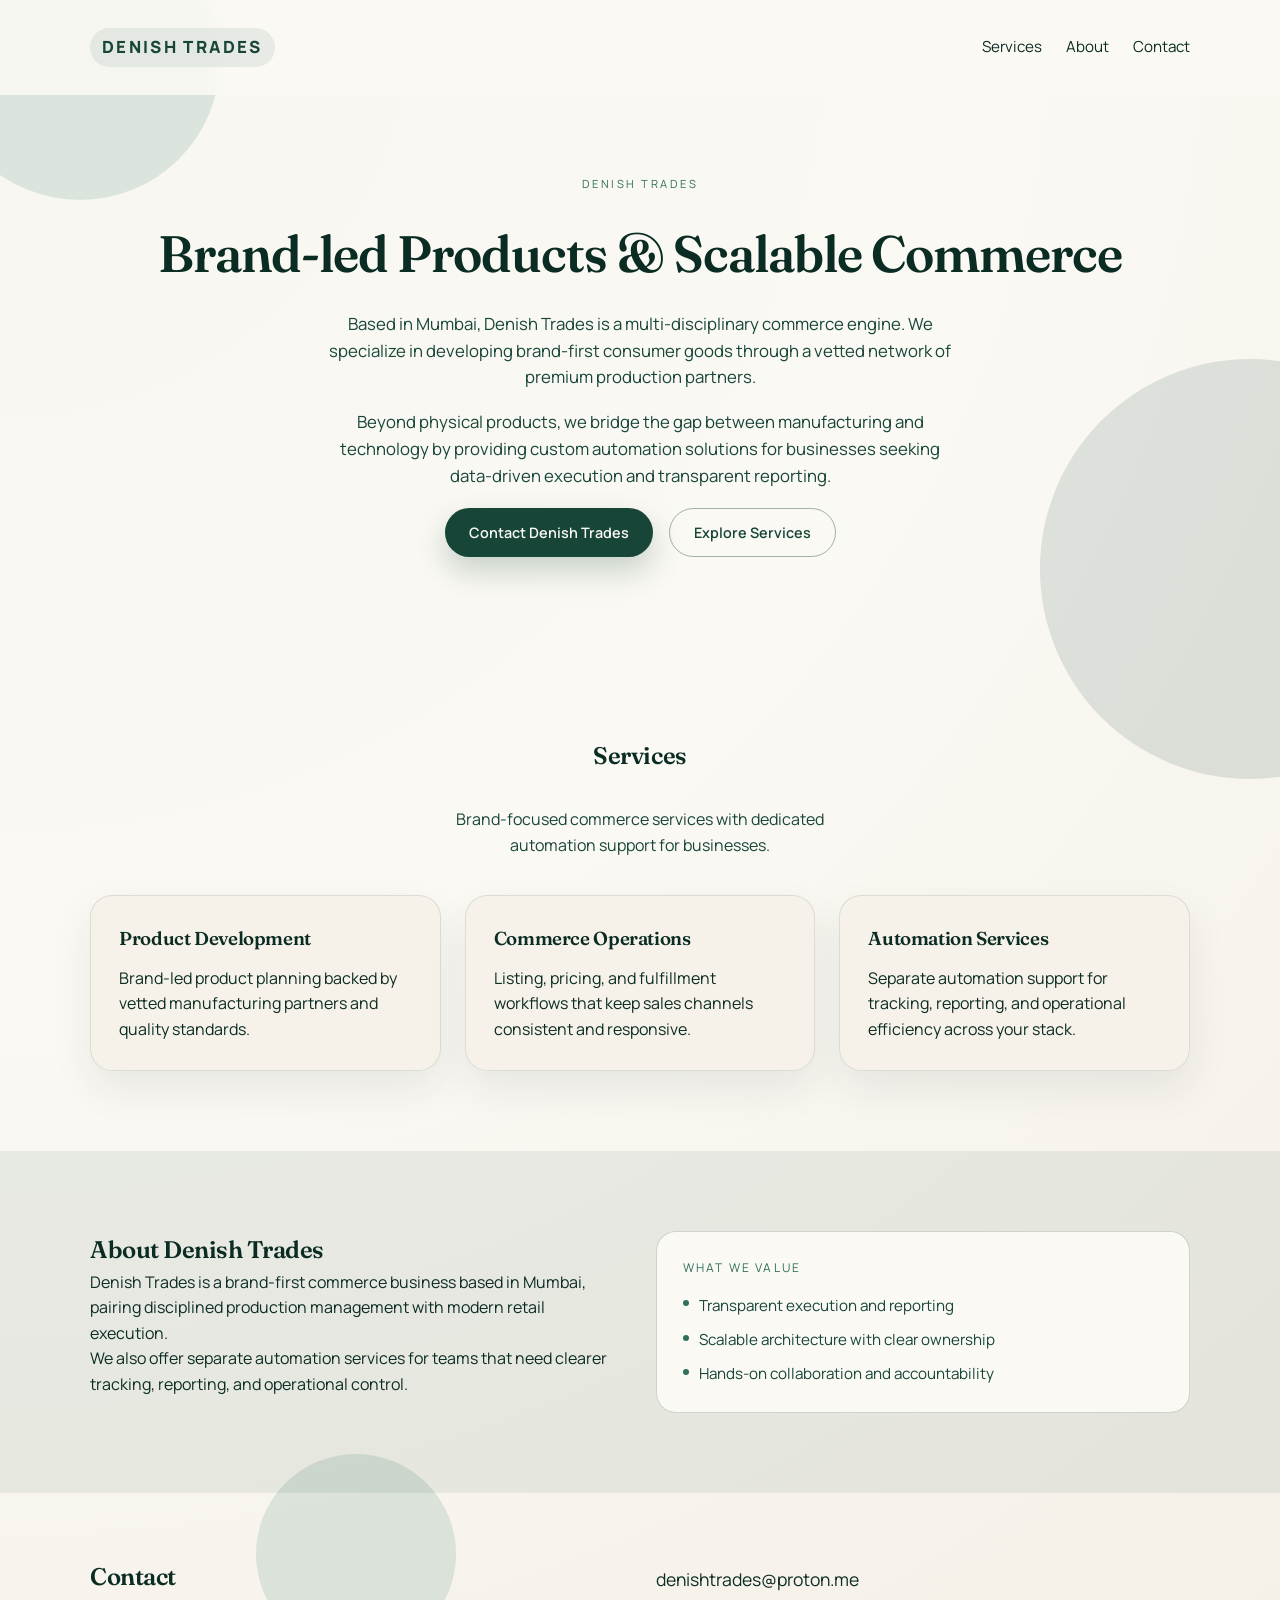
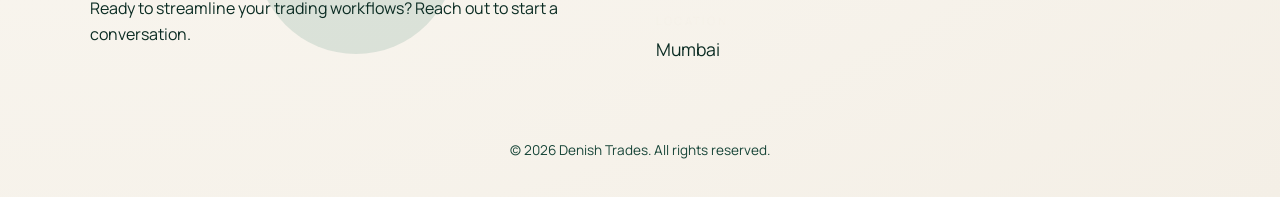
==== index.html @ f511694c "Added the landing page and layout updates" ====
<!doctype html>
<html lang="en">
  <head>
    <meta charset="utf-8" />
    <meta name="viewport" content="width=device-width, initial-scale=1" />
    <title>Denish Trades — Brand-led Products & Scalable Commerce</title>
    <meta
      name="description"
      content="Denish Trades is a brand-first commerce business based in Mumbai, delivering products through carefully managed production partners and automation solutions."
    />
    <link rel="preconnect" href="https://fonts.googleapis.com" />
    <link rel="preconnect" href="https://fonts.gstatic.com" crossorigin />
    <link
      href="https://fonts.googleapis.com/css2?family=Fraunces:wght@400;600;700&family=Manrope:wght@300;400;500;600&display=swap"
      rel="stylesheet"
    />
    <link rel="stylesheet" href="styles.css" />
  </head>
  <body>
    <div class="bg-shapes" aria-hidden="true">
      <span class="shape shape-1"></span>
      <span class="shape shape-2"></span>
      <span class="shape shape-3"></span>
    </div>

    <header class="site-header">
      <div class="container">
        <div class="brand">Denish Trades</div>
        <nav class="nav">
          <a href="#services">Services</a>
          <a href="#about">About</a>
          <a href="#contact">Contact</a>
        </nav>
      </div>
    </header>

    <main>
      <section class="hero">
        <div class="container hero-grid hero-center">
          <div class="hero-copy">
            <p class="eyebrow">Denish Trades</p>
            <h1>Brand-led Products &amp; Scalable Commerce</h1>
            <p class="lead">
              Based in Mumbai, Denish Trades is a multi-disciplinary commerce
              engine. We specialize in developing brand-first consumer goods through
              a vetted network of premium production partners.
            </p>
            <p class="lead">
              Beyond physical products, we bridge the gap between manufacturing and
              technology by providing custom automation solutions for businesses
              seeking data-driven execution and transparent reporting.
            </p>
            <div class="cta-row">
              <a class="btn primary" href="#contact">Contact Denish Trades</a>
              <a class="btn ghost" href="#services">Explore Services</a>
            </div>
          </div>
        </div>
      </section>

      <section id="services" class="section">
        <div class="container">
          <div class="section-header centered">
            <h2>Services</h2>
            <p>
              Brand-focused commerce services with dedicated automation support for
              businesses.
            </p>
          </div>
          <div class="cards">
            <article class="card">
              <h3>Product Development</h3>
              <p>
                Brand-led product planning backed by vetted manufacturing partners
                and quality standards.
              </p>
            </article>
            <article class="card">
              <h3>Commerce Operations</h3>
              <p>
                Listing, pricing, and fulfillment workflows that keep sales channels
                consistent and responsive.
              </p>
            </article>
            <article class="card">
              <h3>Automation Services</h3>
              <p>
                Separate automation support for tracking, reporting, and operational
                efficiency across your stack.
              </p>
            </article>
          </div>
        </div>
      </section>

      <section id="about" class="section alt">
        <div class="container about-grid">
          <div>
            <h2>About Denish Trades</h2>
            <p>
              Denish Trades is a brand-first commerce business based in Mumbai,
              pairing disciplined production management with modern retail execution.
            </p>
            <p>
              We also offer separate automation services for teams that need clearer
              tracking, reporting, and operational control.
            </p>
          </div>
          <div class="about-highlight">
            <p class="highlight-title">What we value</p>
            <ul class="value-list">
              <li>Transparent execution and reporting</li>
              <li>Scalable architecture with clear ownership</li>
              <li>Hands-on collaboration and accountability</li>
            </ul>
          </div>
        </div>
      </section>

      <section id="contact" class="section contact-section">
        <div class="container contact-block">
          <div>
            <h2>Contact</h2>
            <p>
              Ready to streamline your trading workflows? Reach out to start a
              conversation.
            </p>
          </div>
          <div class="contact-details">
            <div>
              <p class="contact-label">Email</p>
              <p class="contact-detail">denishtrades@proton.me</p>
            </div>
            <div>
              <p class="contact-label">Location</p>
              <p class="contact-detail">Mumbai</p>
            </div>
          </div>
        </div>
      </section>
    </main>

    <footer class="site-footer">
      <div class="container">
        <p>© 2026 Denish Trades. All rights reserved.</p>
      </div>
    </footer>

    <script src="script.js"></script>
  </body>
</html>
---- styles.css ----
:root {
  --green-900: #0b2c23;
  --green-700: #174538;
  --green-500: #2f6f5c;
  --green-300: #6ea190;
  --off-white: #fbf9f4;
  --sand: #efe9dd;
  --shadow: 0 30px 60px rgba(11, 44, 35, 0.18);
}

* {
  box-sizing: border-box;
  margin: 0;
  padding: 0;
}

body {
  font-family: "Manrope", "Helvetica Neue", sans-serif;
  color: var(--green-900);
  background: radial-gradient(circle at top left, #f8f6f1 0%, var(--off-white) 45%, #f4efe6 100%);
  line-height: 1.6;
  min-height: 100vh;
  position: relative;
  overflow-x: hidden;
}

h1,
h2,
h3 {
  font-family: "Fraunces", serif;
  font-weight: 600;
  letter-spacing: -0.02em;
}

a {
  text-decoration: none;
  color: inherit;
}

.container {
  width: min(1100px, 90%);
  margin: 0 auto;
}

.bg-shapes .shape {
  position: absolute;
  border-radius: 999px;
  opacity: 0.7;
  z-index: -1;
}

.shape-1 {
  width: 280px;
  height: 280px;
  background: rgba(110, 161, 144, 0.3);
  top: -80px;
  left: -60px;
}

.shape-2 {
  width: 420px;
  height: 420px;
  background: rgba(23, 69, 56, 0.18);
  top: 20%;
  right: -180px;
}

.shape-3 {
  width: 200px;
  height: 200px;
  background: rgba(47, 111, 92, 0.2);
  bottom: 8%;
  left: 20%;
}

.site-header {
  padding: 28px 0;
  position: sticky;
  top: 0;
  backdrop-filter: blur(10px);
  background: rgba(251, 249, 244, 0.85);
  z-index: 10;
}

.site-header .container {
  display: flex;
  align-items: center;
  justify-content: space-between;
  gap: 20px;
}

.brand {
  font-weight: 800;
  letter-spacing: 0.14em;
  text-transform: uppercase;
  font-size: 1.05rem;
  color: var(--green-700);
  padding: 6px 12px;
  border-radius: 999px;
  background: rgba(23, 69, 56, 0.08);
}

.nav {
  display: flex;
  gap: 24px;
  font-size: 0.95rem;
}

.nav a {
  position: relative;
}

.nav a::after {
  content: "";
  position: absolute;
  left: 0;
  bottom: -6px;
  width: 0;
  height: 2px;
  background: var(--green-500);
  transition: width 0.3s ease;
}

.nav a:hover::after,
.nav a:focus-visible::after {
  width: 100%;
}

.hero {
  padding: 80px 0 100px;
}

.hero-grid {
  display: grid;
  grid-template-columns: repeat(auto-fit, minmax(280px, 1fr));
  gap: 40px;
  align-items: center;
}

.hero-center {
  justify-items: center;
  text-align: center;
}

.hero-center .lead {
  margin-left: auto;
  margin-right: auto;
}

.hero-center .cta-row {
  justify-content: center;
}

.eyebrow {
  text-transform: uppercase;
  letter-spacing: 0.22em;
  font-size: 0.7rem;
  color: var(--green-500);
  margin-bottom: 20px;
}

.hero h1 {
  font-size: clamp(2.4rem, 4vw, 3.6rem);
  margin-bottom: 16px;
}

.lead {
  font-size: 1.05rem;
  color: var(--green-700);
  max-width: 640px;
  margin-bottom: 18px;
}

.cta-row {
  display: flex;
  flex-wrap: wrap;
  gap: 16px;
  margin-top: 16px;
}

.btn {
  padding: 12px 24px;
  border-radius: 999px;
  font-weight: 600;
  font-size: 0.9rem;
  display: inline-flex;
  align-items: center;
  justify-content: center;
  transition: transform 0.2s ease, box-shadow 0.2s ease;
}

.btn.primary {
  background: var(--green-700);
  color: var(--off-white);
  box-shadow: 0 14px 30px rgba(23, 69, 56, 0.22);
}

.btn.ghost {
  border: 1px solid rgba(23, 69, 56, 0.4);
  color: var(--green-700);
}

.btn:hover,
.btn:focus-visible {
  transform: translateY(-2px);
  box-shadow: 0 16px 35px rgba(23, 69, 56, 0.2);
}

.section {
  padding: 80px 0;
}

.contact-section {
  padding: 48px 0;
}

.section.alt {
  background: rgba(23, 69, 56, 0.08);
}

.section-header {
  display: flex;
  align-items: flex-end;
  justify-content: space-between;
  gap: 20px;
  margin-bottom: 36px;
  flex-wrap: wrap;
}

.section-header.centered {
  flex-direction: column;
  align-items: center;
  text-align: center;
}

.section-header.centered p {
  margin-top: 12px;
}

.section-header p {
  max-width: 420px;
  color: var(--green-700);
}

.cards {
  display: grid;
  grid-template-columns: repeat(auto-fit, minmax(240px, 1fr));
  gap: 24px;
}

.card {
  background: rgba(245, 241, 232, 0.9);
  border-radius: 22px;
  padding: 28px;
  box-shadow: 0 18px 40px rgba(11, 44, 35, 0.08);
  border: 1px solid rgba(23, 69, 56, 0.12);
}

.card h3 {
  margin-bottom: 12px;
}

.about-grid {
  display: grid;
  grid-template-columns: repeat(auto-fit, minmax(280px, 1fr));
  gap: 32px;
  align-items: start;
}

.about-highlight {
  background: var(--off-white);
  border-radius: 20px;
  padding: 26px;
  border: 1px solid rgba(23, 69, 56, 0.2);
}

.highlight-title {
  text-transform: uppercase;
  letter-spacing: 0.18em;
  font-size: 0.75rem;
  color: var(--green-500);
  margin-bottom: 16px;
}

.value-list {
  list-style: none;
  display: grid;
  gap: 10px;
  font-size: 0.95rem;
  color: var(--green-700);
}

.value-list li {
  padding-left: 16px;
  position: relative;
}

.value-list li::before {
  content: "";
  width: 6px;
  height: 6px;
  background: var(--green-500);
  border-radius: 50%;
  position: absolute;
  left: 0;
  top: 0.45em;
}

.contact-block {
  display: grid;
  grid-template-columns: repeat(auto-fit, minmax(260px, 1fr));
  gap: 32px;
  align-items: center;
}

.contact-details {
  display: grid;
  gap: 18px;
}

.contact-label {
  text-transform: uppercase;
  letter-spacing: 0.2em;
  font-size: 0.7rem;
  margin-bottom: 6px;
  color: rgba(245, 241, 232, 0.7);
}

.contact-detail {
  font-size: 1.1rem;
}

.site-footer {
  padding: 28px 0 36px;
  text-align: center;
  font-size: 0.85rem;
  color: var(--green-700);
}

.reveal {
  opacity: 0;
  transform: translateY(18px);
  transition: opacity 0.6s ease, transform 0.6s ease;
}

.reveal.show {
  opacity: 1;
  transform: translateY(0);
}

@media (max-width: 720px) {
  .nav {
    display: none;
  }

  .hero {
    padding: 60px 0 80px;
  }

  .section {
    padding: 64px 0;
  }
}
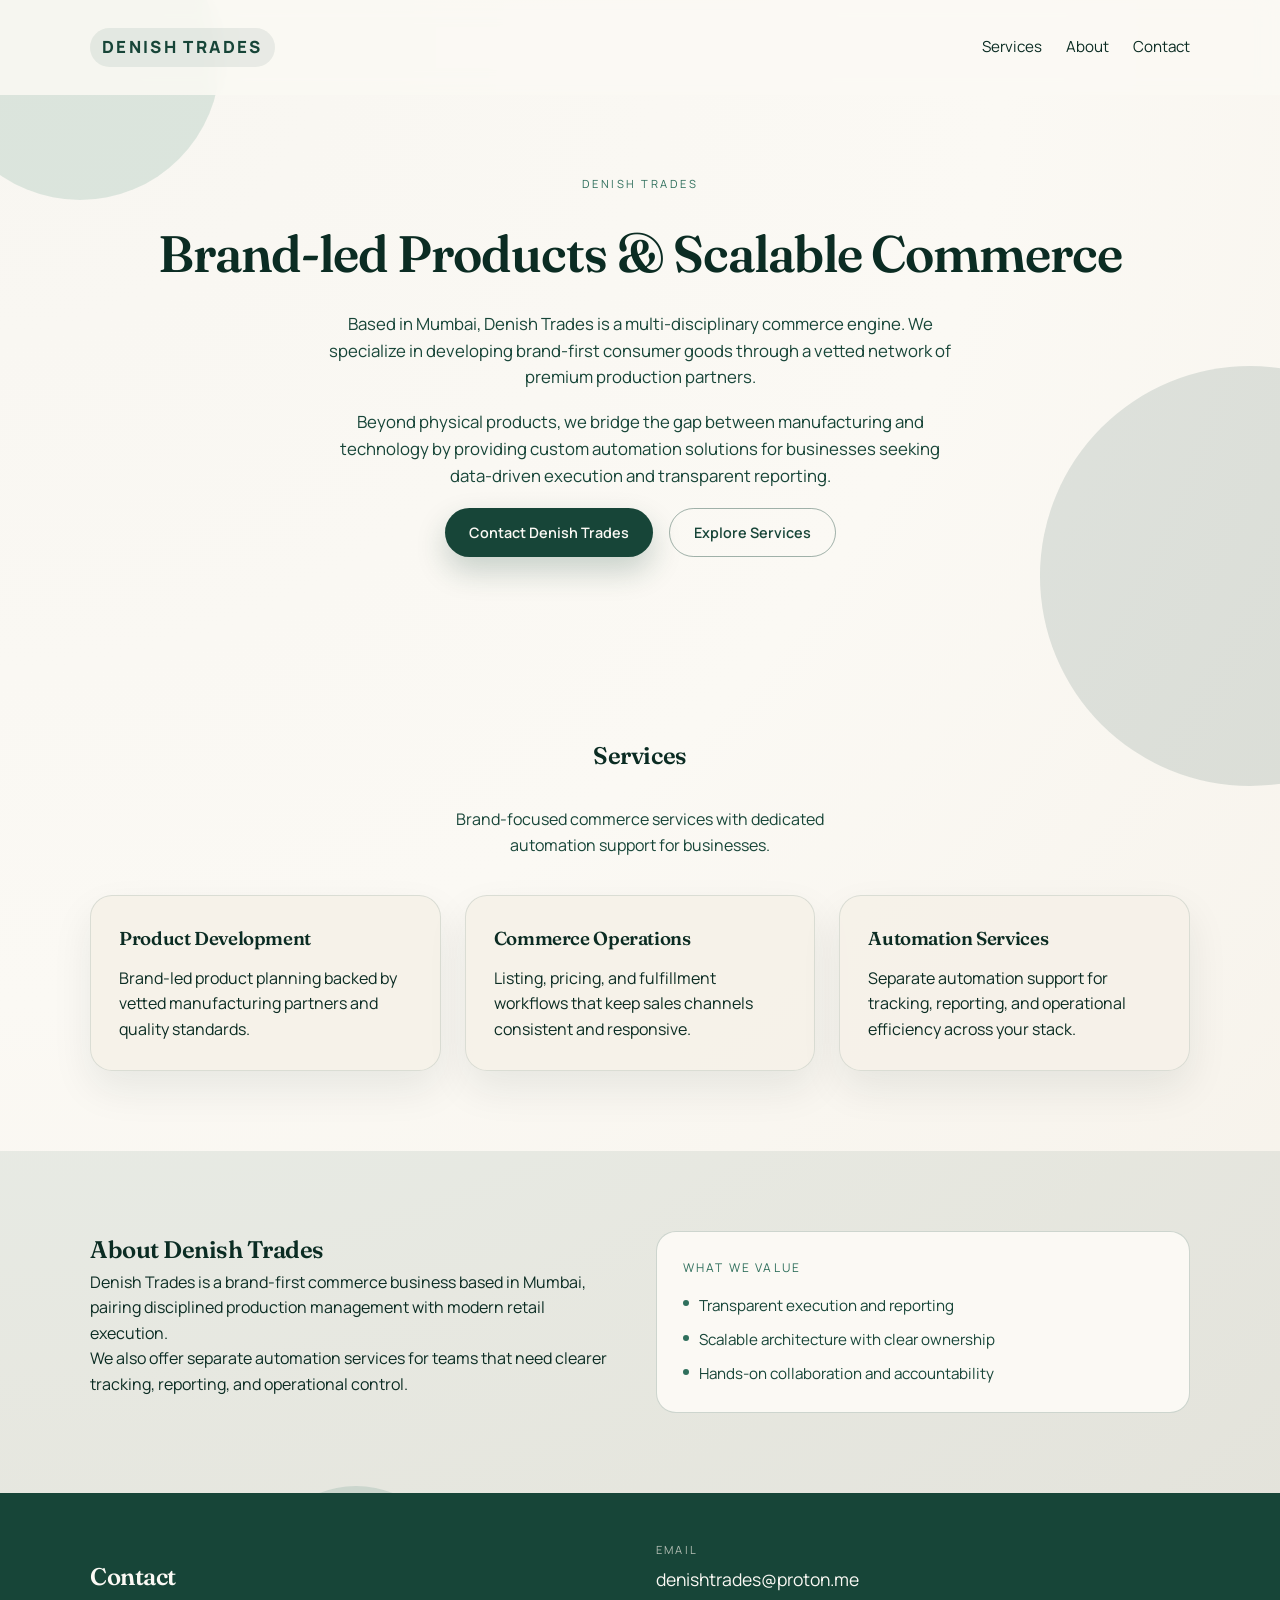
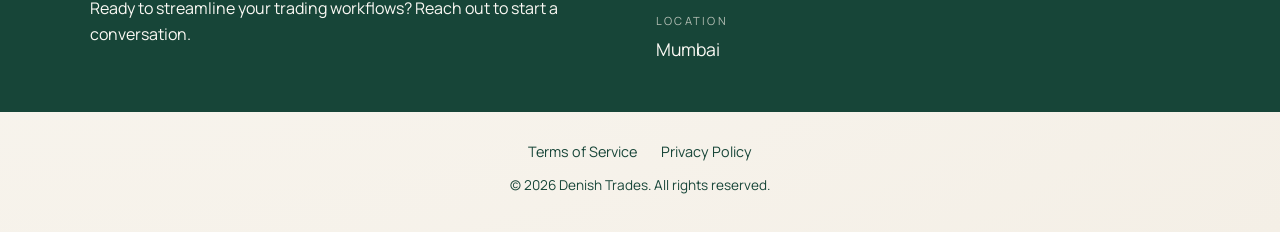
==== commit 553f9d8c: "Updated privacy-policy and terms-of-service" ====
--- a/index.html
+++ b/index.html
@@ -142,6 +142,10 @@
 
     <footer class="site-footer">
       <div class="container">
+        <div class="footer-links" aria-label="Legal">
+          <a href="terms-of-service.html">Terms of Service</a>
+          <a href="privacy-policy.html">Privacy Policy</a>
+        </div>
         <p>© 2026 Denish Trades. All rights reserved.</p>
       </div>
     </footer>
--- a/styles.css
+++ b/styles.css
@@ -212,6 +212,8 @@
 
 .contact-section {
   padding: 48px 0;
+  background: var(--green-700);
+  color: var(--off-white);
 }
 
 .section.alt {
@@ -337,6 +339,48 @@
   color: var(--green-700);
 }
 
+.footer-links {
+  display: flex;
+  justify-content: center;
+  gap: 24px;
+  margin-bottom: 12px;
+  font-size: 0.9rem;
+}
+
+.footer-links a {
+  color: var(--green-700);
+  transition: opacity 0.2s ease;
+}
+
+.footer-links a:hover,
+.footer-links a:focus-visible {
+  opacity: 0.7;
+}
+
+.legal-page {
+  max-width: 760px;
+}
+
+.legal-updated {
+  margin-top: 10px;
+  color: var(--green-500);
+}
+
+.legal-copy {
+  margin-top: 32px;
+  display: grid;
+  gap: 20px;
+}
+
+.legal-copy h2 {
+  font-size: 1.4rem;
+  margin-bottom: 6px;
+}
+
+.legal-copy p {
+  color: var(--green-700);
+}
+
 .reveal {
   opacity: 0;
   transform: translateY(18px);
@@ -360,4 +404,9 @@
   .section {
     padding: 64px 0;
   }
-}
+
+  .footer-links {
+    flex-direction: column;
+    gap: 8px;
+  }
+}
